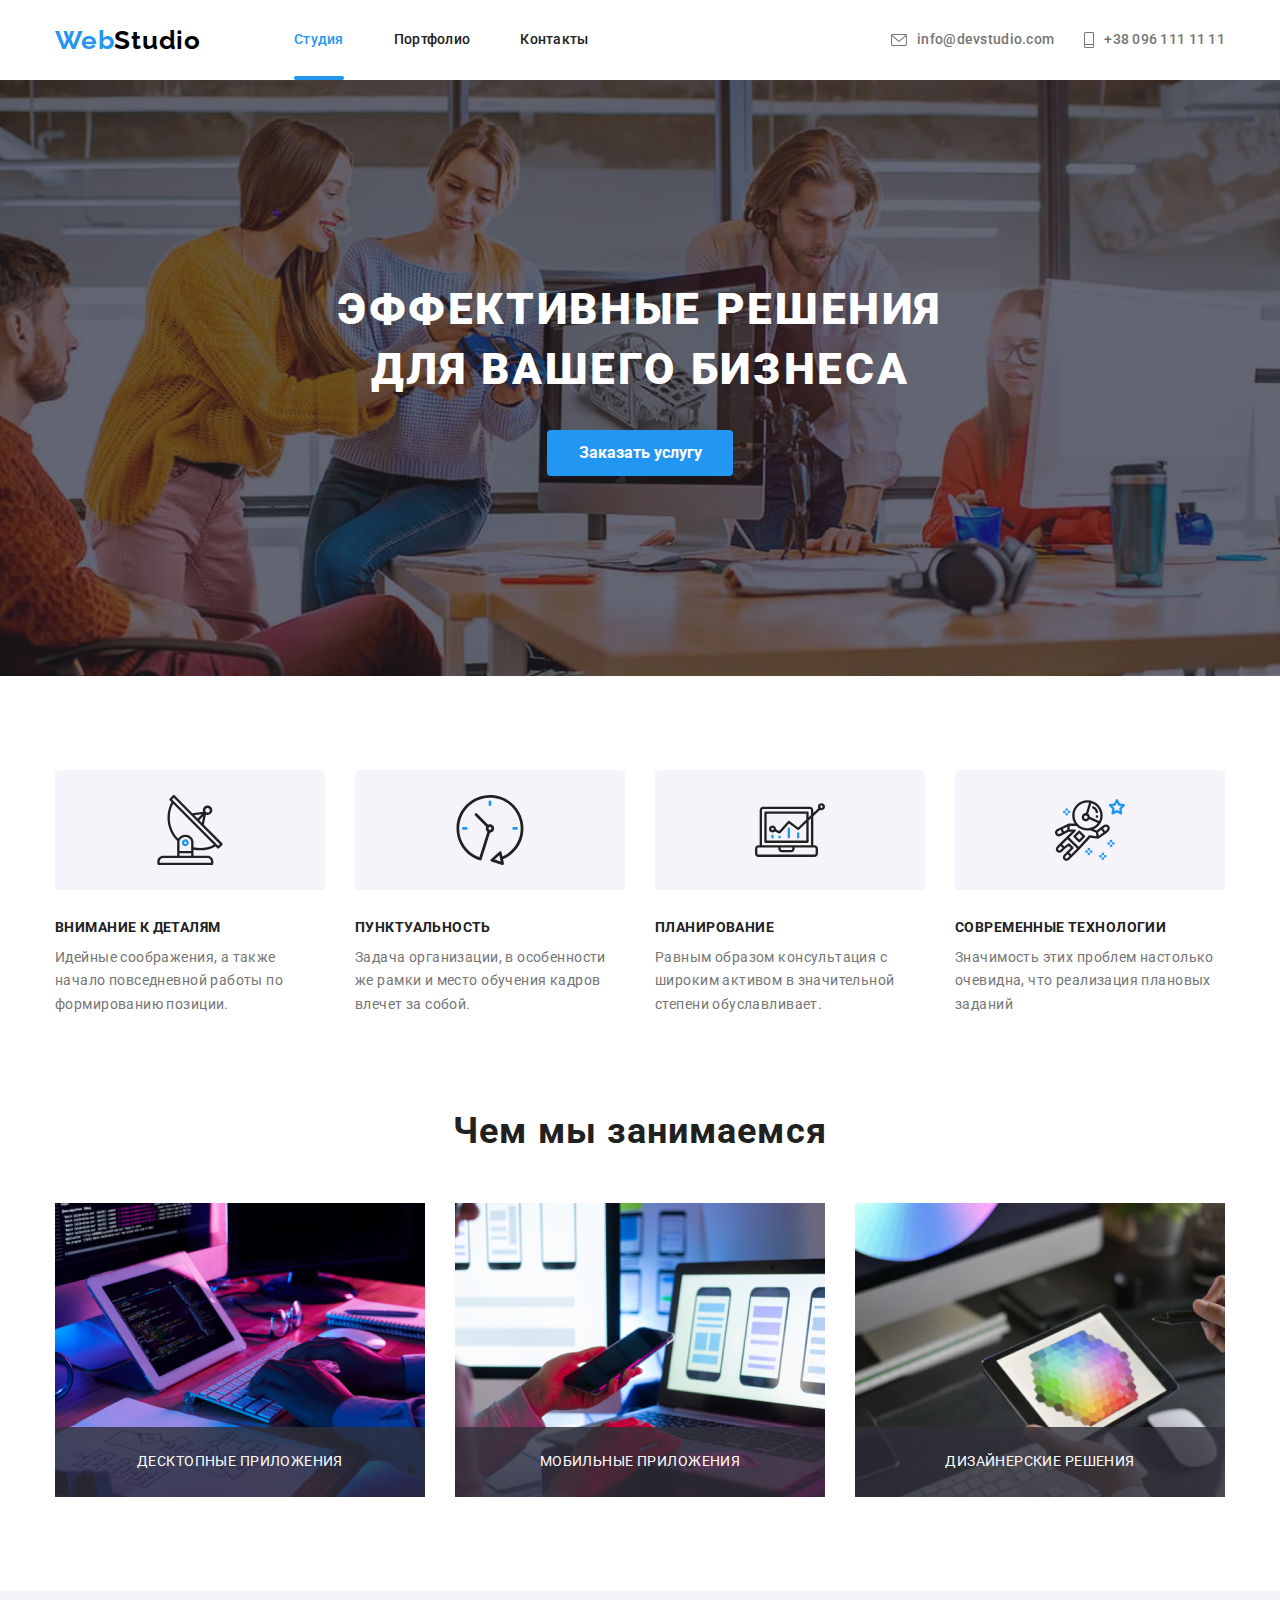
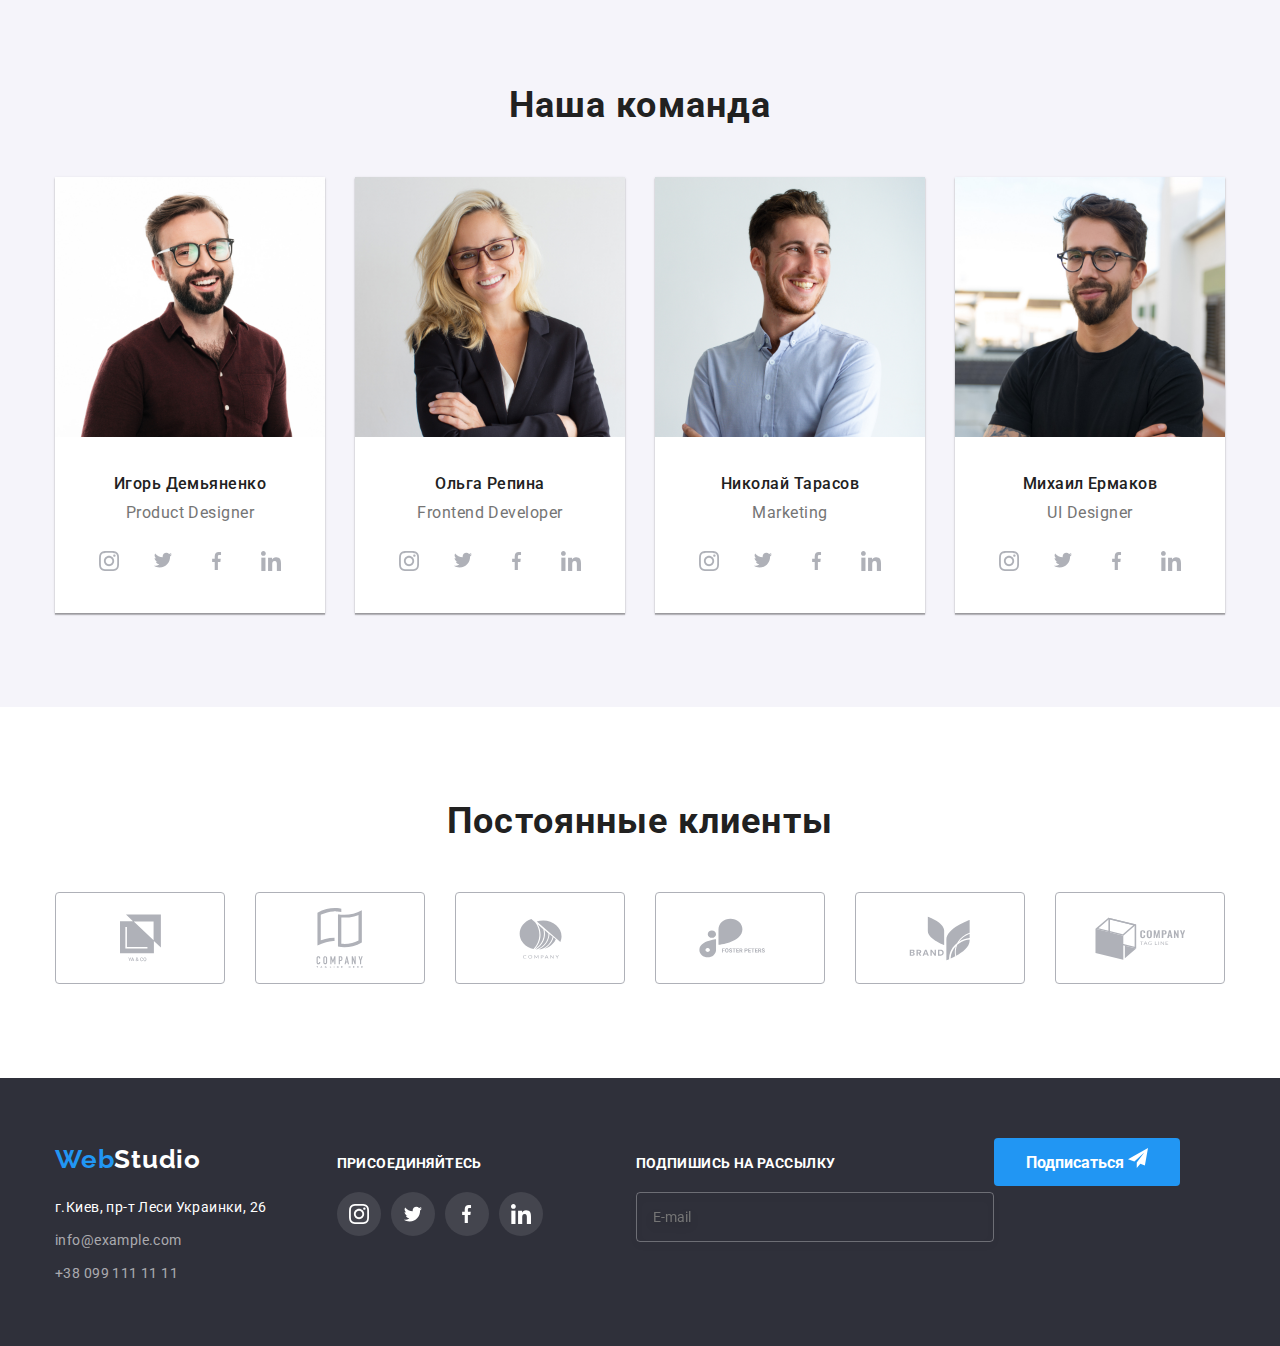
==== index.html @ 663697dc "start footer" ====
<!DOCTYPE html>
<html lang="ru">
<head>
    <meta charset="UTF-8">
    <meta http-equiv="X-UA-Compatible" content="IE=edge">
    <meta name="viewport" content="width=device-width, initial-scale=1.0">
    <title>Студио</title>
    <link rel="preconnect" href="https://fonts.googleapis.com">
    <link href="https://fonts.googleapis.com/css2?family=Raleway:wght@700&family=Roboto:wght@400;500;700;900&display=swap" rel="stylesheet">
    <link rel="preconnect" href="https://fonts.gstatic.com" crossorigin>
    <link rel="stylesheet" href="./css/modern-normalize.css">
    <link rel="stylesheet" href="./css/styles.css">
</head>
<body>
    <!--Шапка-->
         <header class="section-header">
            <!--Навигация-->
            <div class="container main-nav">
                <nav class="main-nav">
                    <a class="logo link" href="/">Web<span class="logo-dark">Studio</span></a>
                    <ul class="site-nav">
                         <li class="item"><a class="link current" href="./index.html">Студия</a></li>
                         <li class="item"><a class="link" href="./portfolio.html">Портфолио</a></li>
                         <li class="item"><a class="link" href="">Контакты</a></li>
                    </ul>
                </nav>
                <ul class="contact-nav">
                    <li class="contact-nav-item">
                    <a href="mailto:info@devstudio.com" class="contact-nav-link">
                        <svg class="contact-nav-icon" 
                             width="16px" 
                             height="12px">
                            <use href="./images/icons.svg#icon-mail"></use>
                        </svg>info@devstudio.com</a>
                    </li>         
                    <li class="contact-nav-item">
                    <a href="tel:+380991111111" class="contact-nav-link">
                        <svg class="contact-nav-icon" 
                             width="10px" 
                             height="16px" ><use href="./images/icons.svg#icon-phone"></use>
                        </svg>+38 096 111 11 11</a>
                    </li>
                </ul>  
            </div>
        </header>
    <!--Main-->
    <main>
    <!--Hero--> 
        <section class="hero">
            <div class="container">
                <h1 class="hero-title">ЭФФЕКТИВНЫЕ РЕШЕНИЯ <br /> ДЛЯ ВАШЕГО БИЗНЕСА</h1>
                <button class="button" type="button" data-modal-open>Заказать услугу</button>
            </div>
        </section>
    <!--Наши преимущества-->
        <section class="section features-section">
            <div class="container">
                <h2 class="visually-hidden">Наши преимущества</h2>
                <ul class="features">
                    <li class="item">
                        <div class="features-picture">
                            <svg class="features-picture-icon" width="70" height="70">
                                <use href="./images/icons.svg#icon-antenna"></use>
                            </svg> 
                        </div>
                        <h3 class="title">Внимание к деталям</h3>
                        <p class="features-text">Идейные соображения, а также начало повседневной работы по формированию позиции.</p>
                    </li>
                    <li class="item">
                        <div class="features-picture">
                            <svg class="features-picture-icon" width="70" height="70">
                                <use href="./images/icons.svg#icon-clock"></use>
                            </svg> 
                        </div>
                        <h3 class="title">Пунктуальность</h3>
                        <p class="features-text">Задача организации, в особенности же рамки и место обучения кадров влечет за собой.</p>
                    </li>
                    <li class="item">
                        <div class="features-picture">
                            <svg class="features-picture-icon" width="70" height="70">
                                <use href="./images/icons.svg#icon-diagram"></use>
                            </svg> 
                        </div>
                        <h3 class="title">Планирование</h3>
                        <p class="features-text">Равным образом консультация с широким активом в значительной степени обуславливает.</p>
                    </li>
                    <li class="item">
                        <div class="features-picture">
                            <svg class="features-picture-icon" width="70" height="70">
                                <use href="./images/icons.svg#icon-astronaut"></use>
                            </svg> 
                        </div>
                        <h3 class="title">Современные технологии</h3>
                        <p class="features-text">Значимость этих проблем настолько очевидна, что реализация плановых заданий</p>
                    </li>
                </ul>
            </div>
        </section>
    <!--Наша деятельность-->
        <section class="section work-section">
            <div class="container">
                <h2 class="section-title">Чем мы занимаемся</h2>
                <ul class="works">
                    <li class="item">
                        <div class="item-wrap">
                        <img class="img" src="images/box 1.png" alt="картинка 1" height="294" width="370">
                        <p class="item-text">Десктопные приложения</p>
                        </div>
                    </li>
                    <li class="item">
                        <div class="item-wrap">
                        <img class="img" src="images/box 2.png" alt="картинка 1" height="294" width="370">
                        <p class="item-text">Мобильные приложения</p>
                        </div>
                    </li>
                    <li class="item">
                        <div class="item-wrap">
                        <img class="img" src="images/box 3.png" alt="картинка 1" height="294" width="370">
                        <p class="item-text">Дизайнерские решения</p>
                        </div>
                    </li>
                </ul>
            </div>
        </section>
    <!--Команда-->
        <section class="section section-team">
            <div class="container">
                <h2 class="section-title">Наша команда</h2>
                <ul class="team">
                    <li class="item">
                        <img src="images/img-3.jpg" alt="Игорь Демьяненко" height="260" width="270">
                        <div class="name">
                                 <h3 class="team-title">Игорь Демьяненко</h3>
                                 <p class="team-text">Product Designer</p>
                                 <ul class="team-social-list">
                                     <li class="team-social-item">
                                         <a href="" class="team-social-link">
                                            <svg class="team-social-icon" width="20" height="20">
                                                <use href="./images/icons.svg#icon-inst"></use>
                                            </svg> 
                                         </a>
                                     </li>
                                     <li class="team-social-item">
                                        <a href="" class="team-social-link">
                                            <svg class="team-social-icon" width="20" height="16.25">
                                                <use href="./images/icons.svg#icon-twitter"></use>
                                            </svg> 
                                        </a>
                                    </li>
                                    <li class="team-social-item">
                                        <a href="" class="team-social-link">
                                            <svg class="team-social-icon" width="10" height="20">
                                                <use href="./images/icons.svg#icon-fb"></use>
                                            </svg>
                                        </a>
                                    </li>
                                    <li class="team-social-item">
                                        <a href="" class="team-social-link">
                                            <svg class="team-social-icon" width="20" height="20">
                                                <use href="./images/icons.svg#icon-linkedin"></use>
                                            </svg>
                                        </a>
                                    </li>
                                 </ul>
                        </div>
                    </li>
                    <li class="item">
                        <img src="images/img-2.jpg" alt="Ольга Репина" height="260" width="270">
                        <div class="name">
                            <h3 class="team-title">Ольга Репина</h3>
                            <p class="team-text">Frontend Developer</p>
                            <ul class="team-social-list">
                                <li class="team-social-item">
                                    <a href="" class="team-social-link">
                                       <svg class="team-social-icon" width="20" height="20">
                                           <use href="./images/icons.svg#icon-inst"></use>
                                       </svg> 
                                    </a>
                                </li>
                                <li class="team-social-item">
                                   <a href="" class="team-social-link">
                                       <svg class="team-social-icon" width="20" height="16.25">
                                           <use href="./images/icons.svg#icon-twitter"></use>
                                       </svg> 
                                   </a>
                               </li>
                               <li class="team-social-item">
                                   <a href="" class="team-social-link">
                                       <svg class="team-social-icon" width="10" height="20">
                                           <use href="./images/icons.svg#icon-fb"></use>
                                       </svg>
                                   </a>
                               </li>
                               <li class="team-social-item">
                                   <a href="" class="team-social-link">
                                       <svg class="team-social-icon" width="20" height="20">
                                           <use href="./images/icons.svg#icon-linkedin"></use>
                                       </svg>
                                   </a>
                               </li>
                            </ul>
                        </div>
                    </li>
                    <li class="item">
                        <img src="images/img-1.jpg" alt="Николай Тарасов" height="260" width="270">
                        <div class="name">
                            <h3 class="team-title">Николай Тарасов</h3>
                            <p class="team-text">Marketing</p>
                            <ul class="team-social-list">
                                <li class="team-social-item">
                                    <a href="" class="team-social-link">
                                       <svg class="team-social-icon" width="20" height="20">
                                           <use href="./images/icons.svg#icon-inst"></use>
                                       </svg> 
                                    </a>
                                </li>
                                <li class="team-social-item">
                                   <a href="" class="team-social-link">
                                       <svg class="team-social-icon" width="20" height="16.25">
                                           <use href="./images/icons.svg#icon-twitter"></use>
                                       </svg> 
                                   </a>
                               </li>
                               <li class="team-social-item">
                                   <a href="" class="team-social-link">
                                       <svg class="team-social-icon" width="10" height="20">
                                           <use href="./images/icons.svg#icon-fb"></use>
                                       </svg>
                                   </a>
                               </li>
                               <li class="team-social-item">
                                   <a href="" class="team-social-link">
                                       <svg class="team-social-icon" width="20" height="20">
                                           <use href="./images/icons.svg#icon-linkedin"></use>
                                       </svg>
                                   </a>
                               </li>
                            </ul>
                        </div>
                    </li>
                    <li class="item">
                        <img src="images/img.jpg" alt="Михаил Ермаков" height="260" width="270">
                        <div class="name">
                            <h3 class="team-title">Михаил Ермаков</h3>
                            <p class="team-text">UI Designer</p>
                            <ul class="team-social-list">
                                <li class="team-social-item">
                                    <a href="" class="team-social-link">
                                       <svg class="team-social-icon" width="20" height="20">
                                           <use href="./images/icons.svg#icon-inst"></use>
                                       </svg> 
                                    </a>
                                </li>
                                <li class="team-social-item">
                                   <a href="" class="team-social-link">
                                       <svg class="team-social-icon" width="20" height="16.25">
                                           <use href="./images/icons.svg#icon-twitter"></use>
                                       </svg> 
                                   </a>
                               </li>
                               <li class="team-social-item">
                                   <a href="" class="team-social-link">
                                       <svg class="team-social-icon" width="10" height="20">
                                           <use href="./images/icons.svg#icon-fb"></use>
                                       </svg>
                                   </a>
                               </li>
                               <li class="team-social-item">
                                   <a href="" class="team-social-link">
                                       <svg class="team-social-icon" width="20" height="20">
                                           <use href="./images/icons.svg#icon-linkedin"></use>
                                       </svg>
                                   </a>
                               </li>
                            </ul>
                        </div>
                    </li>
                </ul>
            </div>
        </section>
    <!--Наши клиенты-->
         <section class="section section-clients"> 
             <div class="container our-clients">
                 <h2 class="section-title">Постоянные клиенты</h2>
                     <ul class="clients-social-list">
                         <li class="client-social-item" >
                             <a href="" class="client-social-link">
                                 <svg class="client-social-icon" width="41" height="46,7">
                                     <use href="./images/icons.svg#icon-client1"></use>
                                 </svg>
                            </a>
                         </li>
                         <li class="client-social-item" >
                            <a href="" class="client-social-link">
                                <svg class="client-social-icon" width="106" height="60">
                                    <use href="./images/icons.svg#icon-client2"></use>
                                </svg>
                           </a>
                        </li>
                        <li class="client-social-item" >
                            <a href="" class="client-social-link">
                                <svg class="client-social-icon" width="43" height="41">
                                    <use href="./images/icons.svg#icon-client3"></use>
                                </svg>
                           </a>
                        </li>
                        <li class="client-social-item" >
                            <a href="" class="client-social-link">
                                <svg class="client-social-icon" width="84" height="40">
                                    <use href="./images/icons.svg#icon-client4"></use>
                                </svg>
                           </a>
                        </li>
                        <li class="client-social-item" >
                            <a href="" class="client-social-link">
                                <svg class="client-social-icon" width="62" height="45">
                                    <use href="./images/icons.svg#icon-client5"></use>
                                </svg>
                           </a>
                        </li>
                        <li class="client-social-item" >
                            <a href="" class="client-social-link">
                                <svg class="client-social-icon" width="93" height="43">
                                    <use href="./images/icons.svg#icon-client6"></use>
                                </svg>
                           </a>
                        </li>
                     </ul>
             </div>
        </section>    
    </main>
    <!--Подвал-->
        <footer class="footer-section">
            <div class="container">
                <div class="nav-footer">
                     <div class="contact-social-link">
                         <a class="logo link" href="/">Web<span class="logo-light">Studio</span></a>
                         <address class="address">
                             <ul class="footer">
                                 <li class="footer-item"><a class="footer-adress" href="https://goo.gl/maps/55i3DgBXtHAcoqPj8" target="_blank">г.Киев, пр-т Леси Украинки, 26</a></li>
                                 <li class="footer-item"><a class="footer-link" href="mailto:info@example.com">info@example.com</a></li>
                                 <li class="footer-item"><a class="footer-link" href="tel:+380991111111">+38 099 111 11 11</a></li>
                             </ul>    
                         </address>
                     </div>
                     <div class="join-social-link">
                         <h2 class="join">ПРИСОЕДИНЯЙТЕСЬ</h2>
                             <ul class="footer-social-list">
                                 <li class="footer-social-item">
                                     <a href="" class="footer-social-link">
                                         <svg class="footer-social-icon" width="20" height="20">
                                            <use href="./images/icons.svg#icon-inst"></use>
                                         </svg>
                                     </a>
                                 </li>
                                 <li class="footer-social-item">
                                    <a href="" class="footer-social-link">
                                        <svg class="footer-social-icon" width="20" height="16.25">
                                            <use href="./images/icons.svg#icon-twitter"></use>
                                        </svg> 
                                    </a>
                                </li>
                                <li class="footer-social-item">
                                    <a href="" class="footer-social-link">
                                        <svg class="footer-social-icon" width="10" height="20">
                                            <use href="./images/icons.svg#icon-fb"></use>
                                        </svg>
                                    </a>
                                </li>
                                <li class="footer-social-item">
                                    <a href="" class="footer-social-link">
                                        <svg class="footer-social-icon" width="20" height="20">
                                            <use href="./images/icons.svg#icon-linkedin"></use>
                                        </svg>
                                    </a>
                                </li>
                             </ul>
                     </div>
                     <div class="subscribe-social-link">
                         <h2 class="subscribe"> подпишись на рассылку </h2>
                         <form action="#" class="online-form">
                             <input type="text"
                                class="online-imput"
                                name="online-name"
                                placeholder="E-mail"
                             />
                         </form>
                     </div>
                     <div class="subscribe-button">
                         <button class="button" type="button">Подписаться 
                             <svg class="subscribe-button-icon" width="20" height="20">
                                 <use href="./images/icons.svg#icon-telegram"></use>
                             </svg>
                         </button>
                         
                     </div>
                </div>
            </div>    
        </footer>
        <div class="backdrop is-hidden" data-modal>
            <div class="modal">
                <button type="button" class="modal-close" data-modal-close>
                    <svg class="modal-close-icon" width="18" height="18">
                        <use href="./images/icons.svg#icon-close"></use>
                    </svg>
                </button>
            </div>

        </div>
    <script src="./js/modal.js"></script>
</body>
</html>
---- css/styles.css ----
/* цвет основного текста #212121 */
/* вторичный цвет #757575 */
/* синий #2196F3 */
/* белый #FFFFFF */
/* банер фон #2F303A */

:root {
    --primery-text-color: #212121;
    --secondary-text-color: #757575;
    --blue: #2196F3;
    --white: #FFFFFF;
    --banner: #2F303A;
}

body {
    font-family: Roboto, sans-serif;
    font-size: 14px;
    line-height: 1.71;
    letter-spacing: 0.03em;
    color: var(--secondary-text-color);
}

h1, h2, h3, p {
    margin: 0;
}

ul {
    margin: 0;
    padding: 0;
    list-style: none;
}

.section{
    max-width: 1600px;
    margin: 0 auto;
    padding: 94px 0;
}

.container{
    width: 1200px;
    padding-left: 15px;
    padding-right: 15px;
    margin-left: auto;
    margin-right: auto;
}

/* ---------скрытое---------- */

.visually-hidden {
    position: absolute;
    clip: rect(0 0 0 0);
    width: 1px;
    height: 1px;
    margin: -1px;
    border: 0;
    padding: 0;
    overflow: hidden;
}

/* ------------------------Шапка------------------------------ */

.section-header{
    max-width: 1600px;
    margin: 0 auto;
    border-bottom: 1px;
    background-color: var(--white);
}

.logo{
    font-family: Raleway, sans-serif;
    font-weight: 700;
    font-size: 26px;
    line-height: 1.19;
    letter-spacing: 0.03em;
    color: var(--blue);
}

.logo-dark{
    color: #000;
}

.logo-light{
    color: #FFF;
}

/* ----------------Навигация-------------------- */

.main-nav{
    display: flex;
    align-items: center;
}

.site-nav{
    display: flex;
    margin-left: 93px;
}

.site-nav .item:not(:last-child){
    margin-right: 50px;
}

.contact-nav{
    display: flex;
    margin-left: auto;
}
  
.site-nav .link {
    padding: 32px 0;
    display: flex;
    position: relative;

    font-weight: 500;
    font-size: 14px;
    line-height: 1.14;
    letter-spacing: 0.02em;
    color: var(--primery-text-color);
}

.site-nav .link.current{
    color: var(--blue);
}

.current::after {
    content: '';
    width: 100%;
    height: 4px;
    position: absolute;
    display: block;
    bottom: 0;

    background: #2196F3;
    border-radius: 2px;
}

.link, .contact-nav-link {
    text-decoration: none;
    transition: color 250ms cubic-bezier(0.4, 0, 0.2, 1);
}


.link:hover,
.link:focus{
    color: var(--blue);
} 

.contact-nav-link:hover,
.contact-nav-link:focus{
    color: var(--blue);
}


.contact-nav {
    display: flex;
}

.contact-nav-item{
    display: flex;
}

.contact-nav-link{
    align-items: center;
    padding: 32px 0;
    display: flex;
 
    font-weight: 500;
    font-size: 14px;
    line-height: 1.14;
    letter-spacing: 0.02em;
    color: var(--secondary-text-color);
    transition: color 250ms cubic-bezier(0.4, 0, 0.2, 1);
}

.contact-nav-item + .contact-nav-item{
    margin-left: 30px;
}

.contact-nav-icon{
    margin-right: 10px;
    fill: currentColor;
}

/* -----------------------кнопка--------------------------*/

.button{
    border-radius: 4px;
    padding: 10px 25px;
    min-width: 186px;
    border: transparent;

    font-weight: 700;
    font-size: 16px;
    line-height: 1.62;
    text-align: center;
    cursor: pointer;

    color: var(--white);
    background-color:var(--blue);

    transition: color 250ms cubic-bezier(0.4, 0, 0.2, 1), background-color 250ms cubic-bezier(0.4, 0, 0.2, 1);
}

.filtr .button{

    border-radius: 4px;
    min-width: 73px;
    padding: 6px 22px;
    border: transparent;

    font-weight: 500;
    font-size: 16px;
    line-height: 1.62;
    cursor: pointer;
    letter-spacing: 0.03em;

    color: var(--primery-text-color);
    background-color: #F5F4FA;
    transition: color 250ms cubic-bezier(0.4, 0, 0.2, 1), background-color 250ms cubic-bezier(0.4, 0, 0.2, 1); 
}

.button:hover,
.button:focus{
    cursor: pointer;
    color: var(--white);
    background-color: var(--blue);
    box-shadow: 0px 4px 4px rgba(0, 0, 0, 0.15);
    
}

/* ---------------------Подвал----------------- */

.nav-footer{
    display: flex;
    align-items: baseline;
}

.address{
    margin-top: 20px;
}

.join-social-link{
    margin-left: 70px;
}

.join{
    font-family: Roboto;
    font-style: normal;
    font-weight: bold;
    font-size: 14px;
    line-height: 1.14;
    letter-spacing: 0.03em;
    text-transform: uppercase;

    color: var(--white);
}

.footer-section{
    padding-top: 60px;
    padding-bottom: 60px;

    background-color: var(--banner);
}

.footer .footer-item + .footer-item {
    margin-top: 9px;
}

.footer-link{
    text-decoration: none;
    font-style: normal;
    font-weight: 400;
    font-size: 14px;
    line-height: 1.71;
    letter-spacing: 0.03em;
    color: rgba(255, 255, 255, 0.6);
}

.footer-adress{
    text-decoration: none;
    font-style: normal;
    font-weight: 400;
    font-size: 14px;
    line-height: 1.71;
    letter-spacing: 0.03em;
    color: var(--white)
}

.footer-social-list{
    margin-top: 20px;
    display: flex;
    justify-content: center;
}

.footer-social-item{
    width: 44px;
    height: 44px;
}

.footer-social-item + .footer-social-item{
    margin-left: 10px;
}

.footer-social-link{
    display: flex;
    width: 100%;
    height: 100%;
    border-radius: 50%;
    align-items: center;
    justify-content: center;
    background-color:rgba(255, 255, 255, 0.1);;
    color: var(--white);
    transition: color 250ms cubic-bezier(0.4, 0, 0.2, 1), background-color 250ms cubic-bezier(0.4, 0, 0.2, 1); 
}

.footer-social-icon{
    fill: currentColor;
}

.footer-social-link:hover,
.footer-social-link:focus {
    background-color: var(--blue);
    color: var(--white);
}

.subscribe-social-link{
    margin-left: 93px;
}

.subscribe{
    font-family: Roboto;
    font-style: normal;
    font-weight: bold;
    font-size: 14px;
    line-height: 1.14;
    letter-spacing: 0.03em;
    text-transform: uppercase;

    color: var(--white);
}

.online-form{
    margin-top: 20px;
}

.online-imput{
    width: 358px;
    height: 50px;
    padding: 15px 295px 15px 16px;
    border: 1px solid rgba(255, 255, 255, 0.3);
    box-sizing: border-box;
    filter: drop-shadow(0px 4px 4px rgba(0, 0, 0, 0.15));
    border-radius: 4px;
    background-color: transparent;
}





/* -------------------------------Hero------------------------ */

.hero {
    max-width: 1600px;
    margin: 0 auto;
    padding: 200px 0;
    text-align: center;
    background-color: var(--banner);
    background-image: linear-gradient(rgba(47, 48, 58, 0.4), rgba(47, 48, 58, 0.4)), url(../images/hero-bg.jpg); 
    background-repeat: no-repeat;
    background-position: center;
    background-size: cover;
}

.hero-title{
    margin-top: 0;
    margin-bottom: 30px;
    
    font-weight: 900;
    font-size: 44px;
    line-height: 1.36;
    text-align: center;
    letter-spacing: 0.06em;
    text-transform: uppercase;

    color: var(--white);
}

/* --------------------------Наши преимущества--------------------- */

.features-section{
    max-width: 1600px;
    margin: 0 auto;
    padding-bottom: 0;
}

.features{
    display: flex;   
}

.features .item + .item {
    margin-left: 30px;
}

.features .item{
    width: 270px;
}

.features .title {
    margin-bottom: 10px;
    width: 270px;

    font-weight: 700;
    font-size: 14px;
    line-height: 1.14;
    letter-spacing: 0.03em;
    text-transform: uppercase;
    color: var(--primery-text-color);
}

.features-picture{
    display: flex;
    justify-content: center;
    align-items: center;
    margin-bottom: 30px;
    width: 270px;
    height: 120px;
    background: #F5F4FA;
    border-radius: 4px;
}



/* -------------------------Наша деятельность------------------------ */

.work-section .section-title{
    
    padding-top: 0;
}

.section-team{
    background-color: #F5F4FA;
}

.works{
    display: flex;
}

.works .img{
    display: block;
    max-width: 100%;
    height: auto;
}

.works .item + .item {
    margin-left: 30px;
}

.item{
    display: block;
    /* position: relative; */
}

.item-wrap{
    position: relative;
}

.item-text{
    width: 370px;
    height: 70px;
    position: absolute;
    bottom: 0;
    left: 0;
    padding: 27px;
    font-size: 14px;
    line-height: 1.14;
    text-align: center;
    letter-spacing: 0.03em;
    text-transform: uppercase;
    background-color: rgba(47, 48, 58, 0.8);

    color: var(--white);
}


/* --------------------Команда-------------------------- */

.section-title{
    margin-bottom: 50px;

    font-weight: 700;
    font-size: 36px;
    line-height: 1.16;
    text-align: center;
    letter-spacing: 0.03em;

    color: var(--primery-text-color);
}

.team{
    display: flex;

    text-align: center;
    
}

.team .item{ 
    background: #FFFFFF;
    box-shadow: 0px 1px 3px rgba(0, 0, 0, 0.12), 0px 1px 1px rgba(0, 0, 0, 0.14), 0px 2px 1px rgba(0, 0, 0, 0.2);
}

.team .item + .item{
    margin-left: 30px;
}

.name{
    padding: 30px 0;
}

.team-title {
    margin-bottom: 10px;
    font-weight: 500;
    font-size: 16px;
    line-height: 1.18;
    letter-spacing: 0.03em;
    color: var(--primery-text-color);
}
.team-text {
    margin-bottom: 16px;
    font-weight: 400;
    font-size: 16px;
    line-height: 1.18;
    letter-spacing: 0.03em;
}

.team-social-list{
    display: flex;
    justify-content: center;
}

.team-social-item{
    width: 44px;
    height: 44px;
}

.team-social-item + .team-social-item{
    margin-left: 10px;
}

.team-social-link{
    display: flex;
    width: 100%;
    height: 100%;
    border-radius: 50%;
    align-items: center;
    justify-content: center;
    color: #afb1b8;
    transition: color 250ms cubic-bezier(0.4, 0, 0.2, 1), background-color 250ms cubic-bezier(0.4, 0, 0.2, 1);
}

.team-social-icon{
    fill: currentColor;
}

.team-social-link:hover,
.team-social-link:focus {
    background-color: var(--blue);
    color: var(--white);
}

/* ------------------Постоянные клиенты------------ */

.clients-social-list{
    display: flex;
    justify-content: center;
}

.client-social-item{
    width: 170px;
    height: 92px;
}

.client-social-item + .client-social-item{
    margin-left: 30px;
}

.client-social-link{
    display: flex;
    width: 100%;
    height: 100%;
    border-radius: 4px;
    align-items: center;
    justify-content: center;
    color: #afb1b8;
    border: 1px solid #AFB1B8;
    transition: color 250ms cubic-bezier(0.4, 0, 0.2, 1), border-color 250ms cubic-bezier(0.4, 0, 0.2, 1);
}

.client-social-icon{
    fill: currentColor;
}

.client-social-link:hover,
.client-social-link:focus {
    border-color: var(--blue);
    color: var(--blue);
}

/* ---------------------Портфолио----------------- */

.filtr{
    display: flex;
    justify-content: center;
    margin-bottom: 50px;
    
}

.filtr .item + .item{
    margin-left: 8px;
}

.filtr .item{
    font-weight: 500;
    font-size: 16px;
    line-height: 1.62;
    letter-spacing: 0.03em;
    color: va(--primery-text-color);
}

.projects{
    display: flex;
    flex-wrap: wrap;
}

.projects-item{
    width: 370px;
    margin-right: 30px;
    margin-bottom: 30px;
    border: 1px solid #EEEEEE;
    background: #FFFFFF;

}

.projects-item:nth-child(3n){
    margin-right: 0;
}

.projects-item:nth-last-child(-n + 3){
    margin-bottom: 0;
}

.projects-link{
    display: block;
    text-decoration: none;
    width: 370px;
    transition: box-shadow 250ms cubic-bezier(0.4, 0, 0.2, 1)
}

.projects-item-wrap{
    position: relative;
    overflow: hidden;
}

.projects-link-text{
    position: absolute;
    top: 0;
    left: 0;
    background-color: rgba(33, 150, 243, 0.9);
    padding: 63px 24px;

    font-size: 18px;
    line-height: 1.56;
    height: 100%;
    letter-spacing: 0.03em;
    color: var(--white);
    overflow: auto;
    transform: translateY(100%);
    transition: transform 250ms cubic-bezier(0.4, 0, 0.2, 1)
}

.projects-item:hover .projects-link-text{
    transform: translateY(0);
}

.projects-link:hover,
.projects-link:focus{
    box-shadow: 0px 1px 1px rgba(0, 0, 0, 0.12), 0px 4px 4px rgba(66, 11, 11, 0.06), 1px 4px 6px rgba(0, 0, 0, 0.16);
}

.projects-title{
    font-weight: 700;
    font-size: 18px;
    line-height: 2.00;
    letter-spacing: 0.06em;
    color: var(--primery-text-color);
}

.projects-text{
    font-weight: 400;
    font-size: 16px;
    line-height: 1.87;
    letter-spacing: 0.03em;
    color: var(--secondary-text-color);
}

.name-project{
    padding: 20px 24px;
}

/* --------------модальное окно---------- */

.backdrop{
    position: fixed;
    width: 100%;
    height: 100%;
    top: 0;
    left: 0;
    background:rgba(0, 0, 0, 0.2);
    transition: opacity 700ms, visibility 700ms;
}

.backdrop .is-hidden .modal{
    transform: scale(1.5);
    transition: transform 700ms;
}

.modal{
    position: absolute;
    min-width: 528px;
    min-height: 581px;
    top: 50%;
    left: 50%;
    transform: scale(1);
    transform: translate(-50%, -50%);
    transition: transform 700ms;
    
    background-color: var(--white);
    box-shadow: 0px 1px 3px rgba(0, 0, 0, 0.12), 0px 1px 1px rgba(0, 0, 0, 0.14), 0px 2px 1px rgba(0, 0, 0, 0.2);
    border-radius: 4px;
    
}

.modal-close{
    position: absolute;
    width: 30px;
    height: 30px;
    right: 8px;
    top: 8px;
    background: #FFFFFF;
    border: 1px solid rgba(0, 0, 0, 0.1);
    border-radius: 50%;
    display: flex;
    align-items: center;
    justify-content: center;
}

.is-hidden{
    visibility: hidden;
    opacity: 0;
    pointer-events: 0;
}
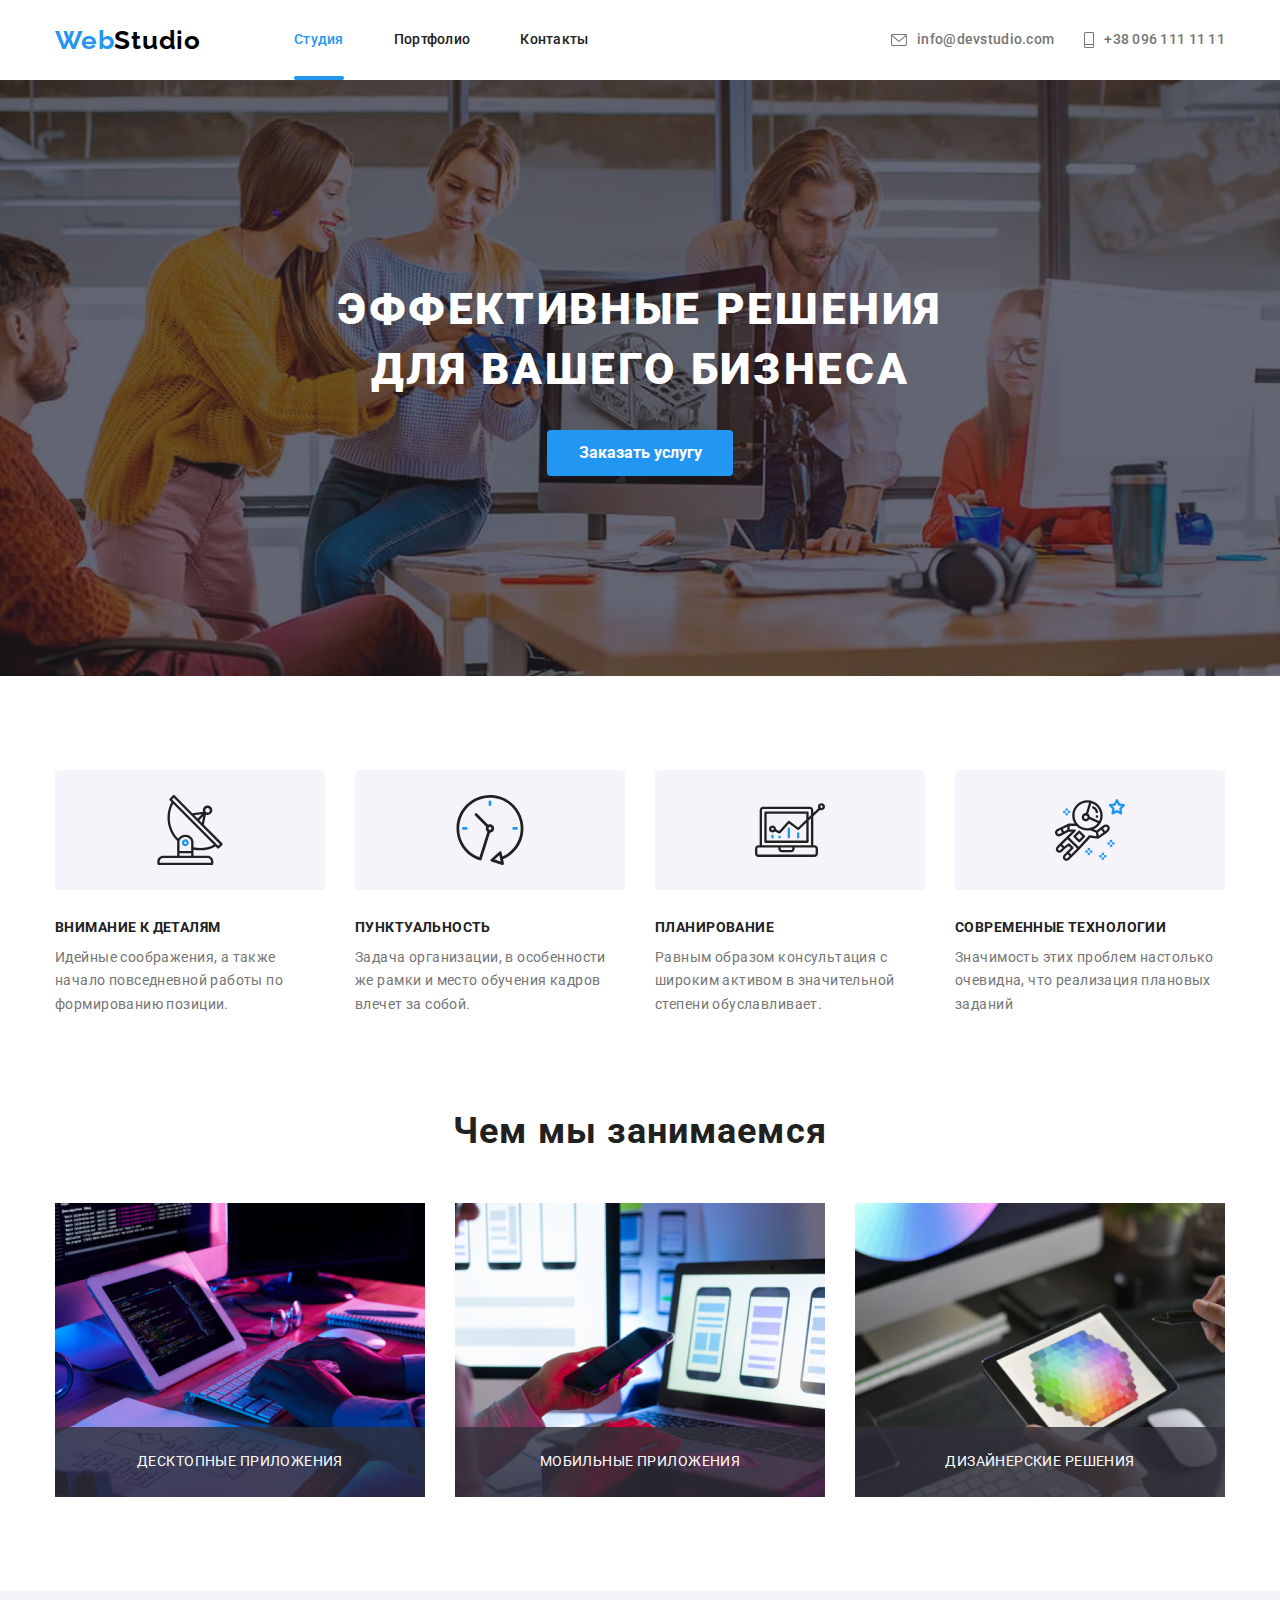
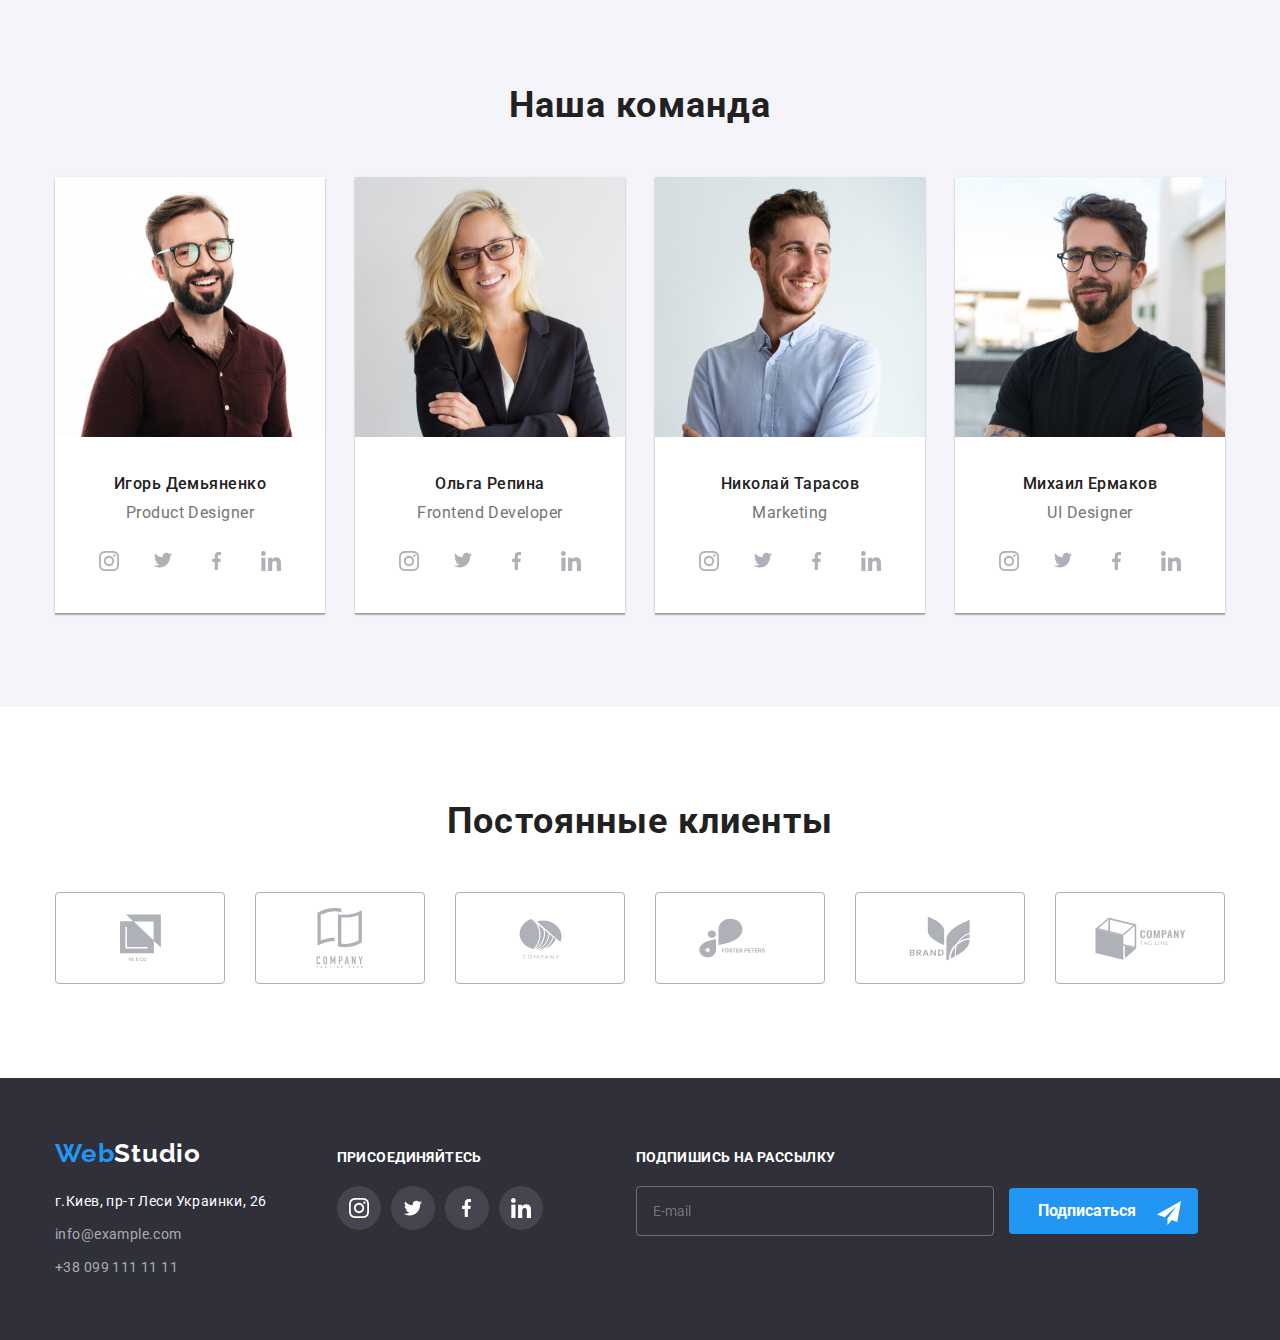
==== commit 97b84fde: "footer" ====
--- a/index.html
+++ b/index.html
@@ -384,15 +384,12 @@
                                 name="online-name"
                                 placeholder="E-mail"
                              />
+                             <button class="button" type="button">Подписаться 
+                                <svg class="subscribe-button-icon" width="24" height="24">
+                                    <use href="./images/icons.svg#icon-telegram"></use>
+                                </svg>
+                            </button> 
                          </form>
-                     </div>
-                     <div class="subscribe-button">
-                         <button class="button" type="button">Подписаться 
-                             <svg class="subscribe-button-icon" width="20" height="20">
-                                 <use href="./images/icons.svg#icon-telegram"></use>
-                             </svg>
-                         </button>
-                         
                      </div>
                 </div>
             </div>    
--- a/css/styles.css
+++ b/css/styles.css
@@ -186,6 +186,7 @@
     padding: 10px 25px;
     min-width: 186px;
     border: transparent;
+    position: relative;
 
     font-weight: 700;
     font-size: 16px;
@@ -344,6 +345,7 @@
 .online-imput{
     width: 358px;
     height: 50px;
+    margin-right: 12px;
     padding: 15px 295px 15px 16px;
     border: 1px solid rgba(255, 255, 255, 0.3);
     box-sizing: border-box;
@@ -352,9 +354,26 @@
     background-color: transparent;
 }
 
-
-
-
+.online-imput:focus{
+    border-color: var(--white);
+}
+
+.online-imput:focus::placeholder{
+    color: var(--white);
+}
+
+.subscribe-button-icon{
+    position: absolute;
+    top: 13px;
+    right: 28px;
+    bottom: 13px;
+    left: 148px;
+
+}
+
+.online-form .button{
+    padding: 10px 62px 10px 29px;
+}
 
 /* -------------------------------Hero------------------------ */
 
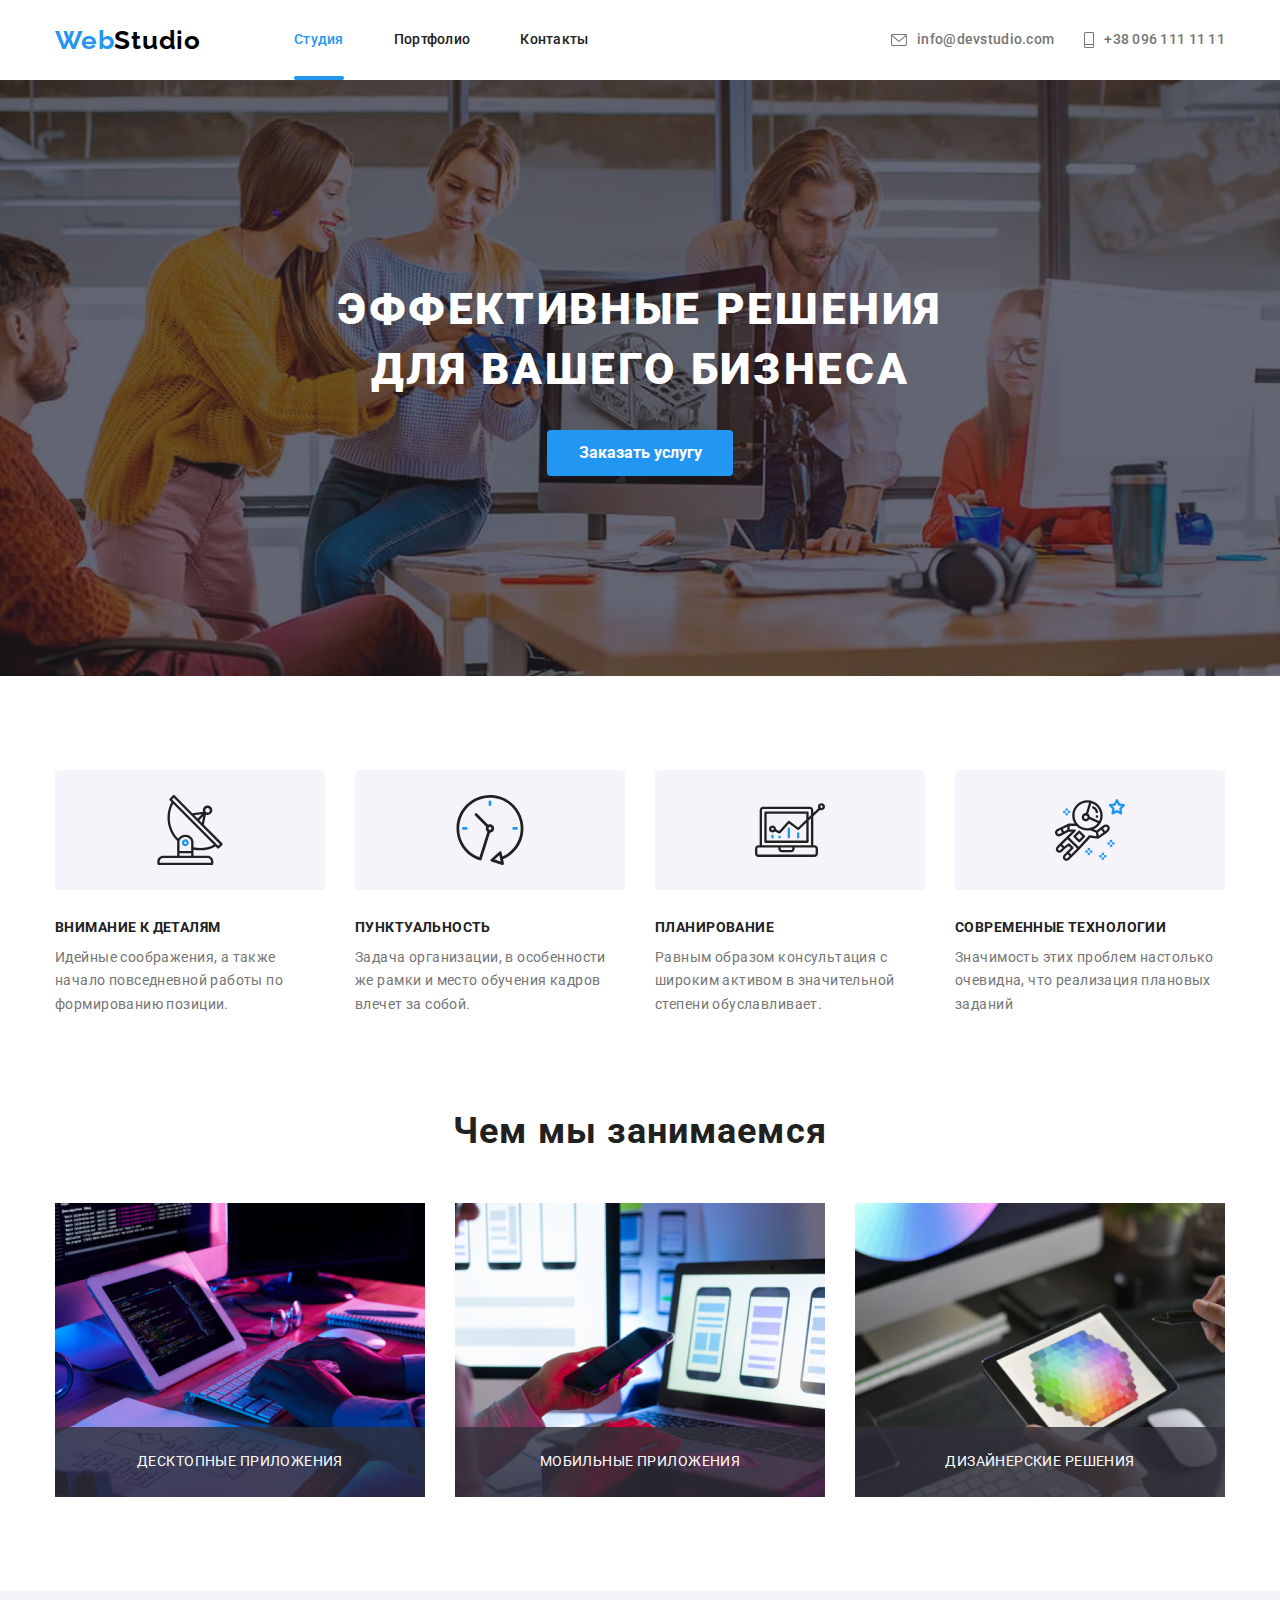
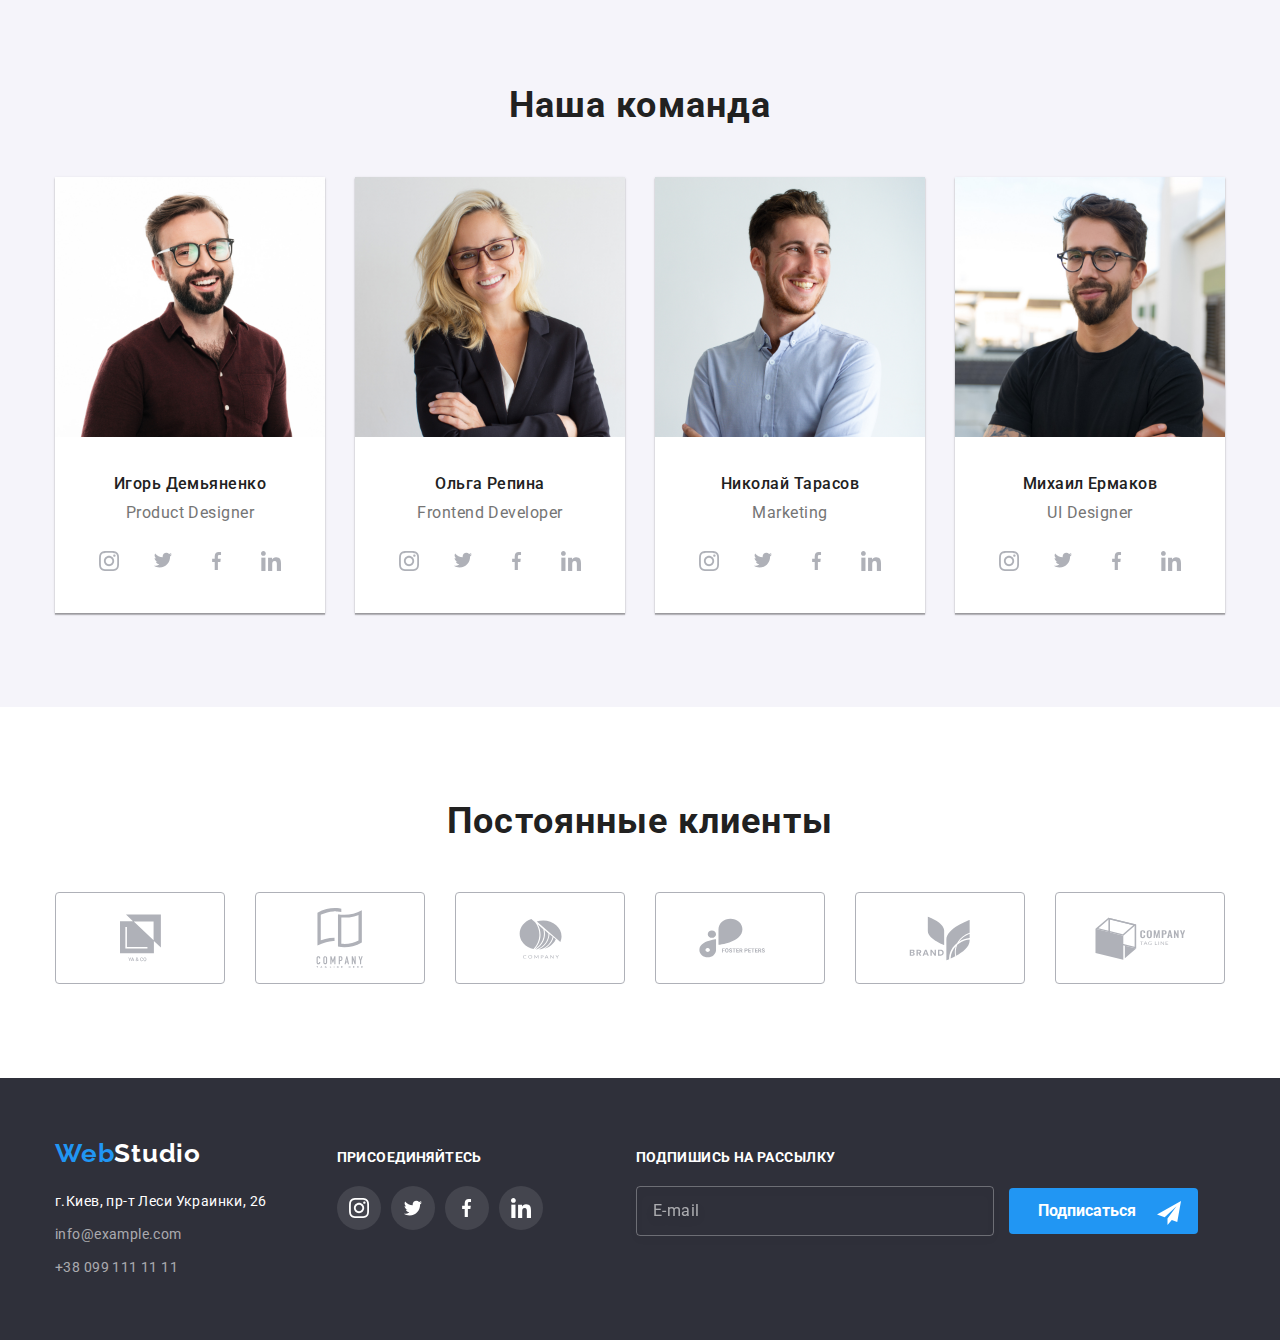
==== commit 03a8440c: "12" ====
--- a/index.html
+++ b/index.html
@@ -384,7 +384,7 @@
                                 name="online-name"
                                 placeholder="E-mail"
                              />
-                             <button class="button" type="button">Подписаться 
+                             <button class="button" type="submit">Подписаться 
                                 <svg class="subscribe-button-icon" width="24" height="24">
                                     <use href="./images/icons.svg#icon-telegram"></use>
                                 </svg>
@@ -401,6 +401,15 @@
                         <use href="./images/icons.svg#icon-close"></use>
                     </svg>
                 </button>
+                <p class="modal-title">Оставьте свои данные, мы вам перезвоним</p>
+                <form action="#" class="modal-form">
+                    <div class="modal-field">
+                        <label class="form-input-text" for="user-name">
+                            Имя
+                        </label>
+                        <input type="text">
+                    </div>
+                </form>
             </div>
 
         </div>
--- a/css/styles.css
+++ b/css/styles.css
@@ -352,6 +352,18 @@
     filter: drop-shadow(0px 4px 4px rgba(0, 0, 0, 0.15));
     border-radius: 4px;
     background-color: transparent;
+    transition: color 250ms cubic-bezier(0.4, 0, 0.2, 1), border-color 250ms cubic-bezier(0.4, 0, 0.2, 1);
+}
+
+.online-imput::placeholder{
+    font-size: 16px;
+    line-height: 1.25;
+    display: flex;
+    align-items: center;
+    letter-spacing: 0.03em;
+
+    color: rgba(255, 255, 255, 0.6);
+    transition: color 250ms cubic-bezier(0.4, 0, 0.2, 1);
 }
 
 .online-imput:focus{
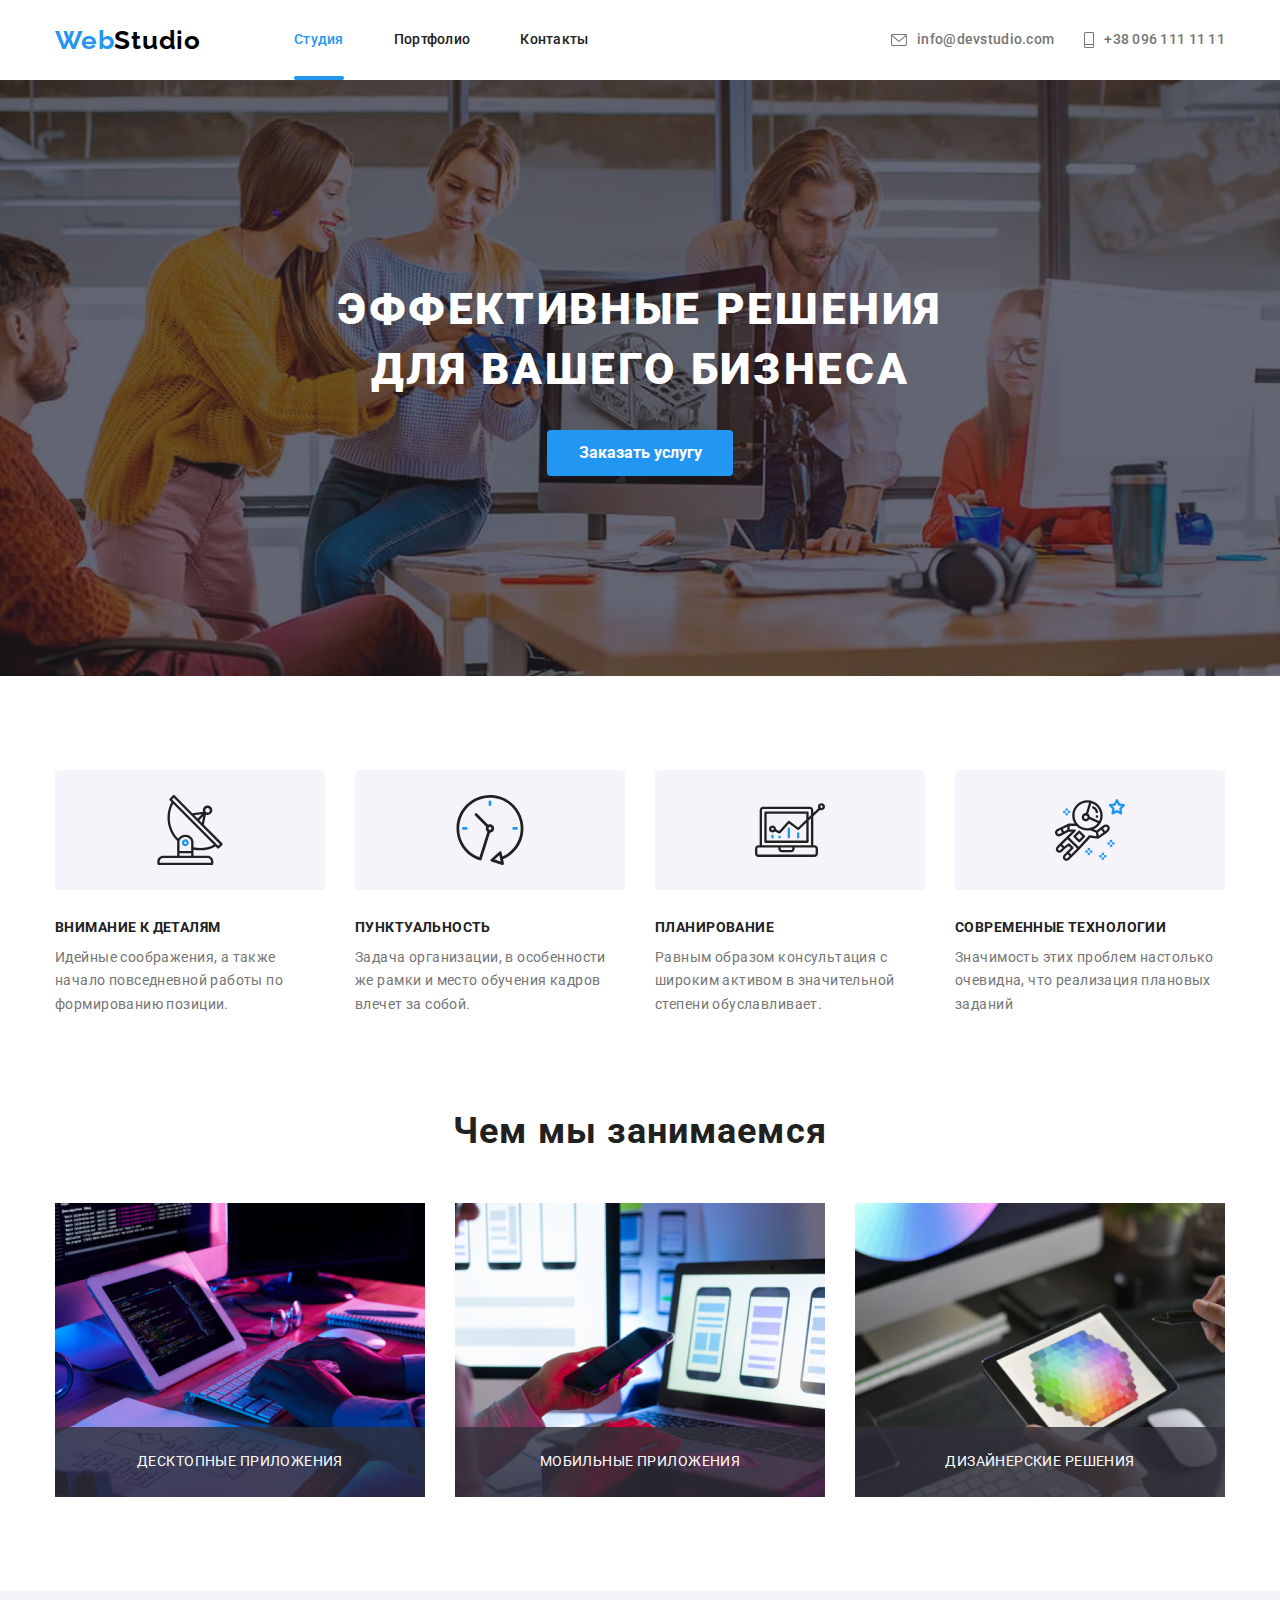
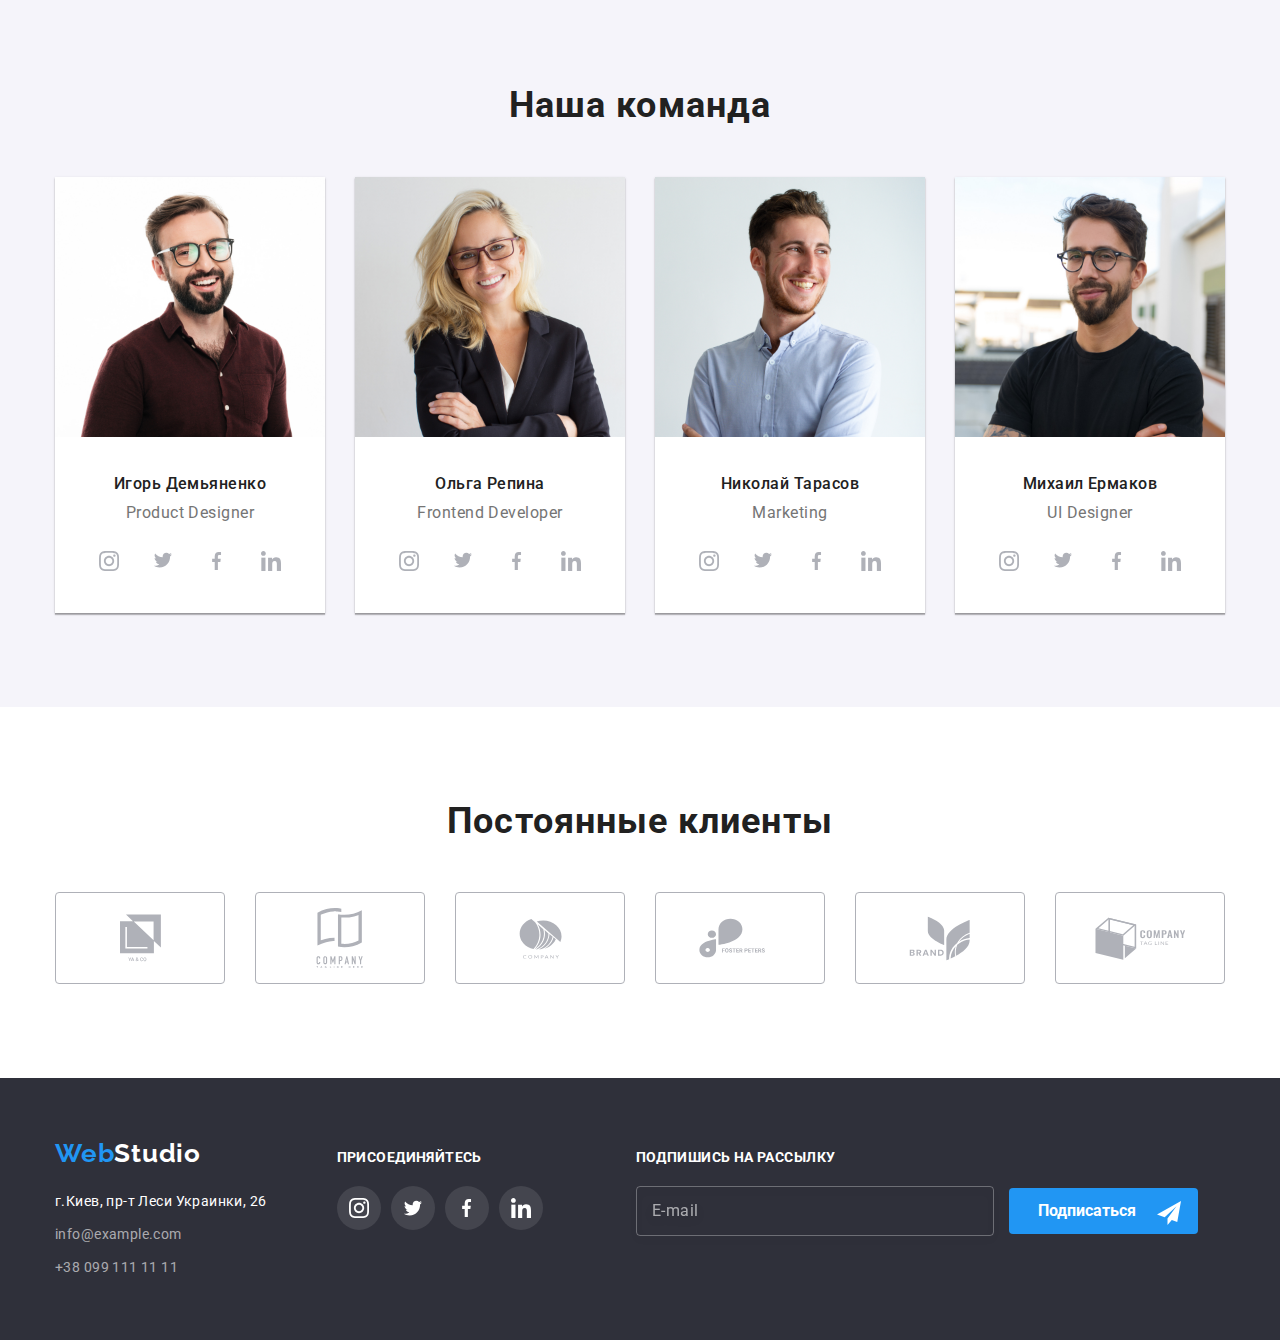
==== commit 962fc3a4: "finish" ====
--- a/index.html
+++ b/index.html
@@ -380,6 +380,7 @@
                          <h2 class="subscribe"> подпишись на рассылку </h2>
                          <form action="#" class="online-form">
                              <input type="text"
+                                id="e-mail"
                                 class="online-imput"
                                 name="online-name"
                                 placeholder="E-mail"
@@ -404,15 +405,92 @@
                 <p class="modal-title">Оставьте свои данные, мы вам перезвоним</p>
                 <form action="#" class="modal-form">
                     <div class="modal-field">
-                        <label class="form-input-text" for="user-name">
+                        <label 
+                            class="form-input-text" 
+                            for="user-name">
                             Имя
                         </label>
-                        <input type="text">
+                        <div class="input-wrap">
+                        <input 
+                            type="text"
+                            id="user-name"  
+                            name="user-name"    
+                            class="modal-form-input"
+                            required
+                            />
+                            <svg class="input-icon" width="12" height="12">
+                                <use href="./images/icons.svg#icon-name"></use>
+                            </svg>
+                        </div>
+                    </div>        
+                    <div class="modal-field">
+                        <label 
+                            class="form-input-text" 
+                            for="user-tel">
+                            Телефон
+                        </label>
+                        <div class="input-wrap">
+                        <input 
+                            type="tel"
+                            id="user-tel" 
+                            name="user-tel"
+                            class="modal-form-input"
+                            required />
+                            <svg class="input-icon" width="13" height="13">
+                                <use href="./images/icons.svg#icon-phone1"></use>
+                            </svg>
+                        </div>    
+                    </div>        
+                    <div class="modal-field">
+                        <label 
+                            class="form-input-text" 
+                            for="user-mail">
+                            Почта
+                        </label>
+                        <div class="input-wrap">
+                        <input 
+                            type="mail"
+                            id="user-mail" 
+                            name="user-mail" 
+                            class="modal-form-input"
+                            required/>
+                            <svg class="input-icon" width="15" height="12">
+                                <use href="./images/icons.svg#icon-mail1"></use>
+                            </svg>
+                        </div>    
+                    </div>     
+                    <div class="modal-field">  
+                        <label 
+                            class="form-input-text" 
+                            for="user-comment">
+                            Комментарий
+                        </label>
+                        <textarea 
+                            name="user-comment" 
+                            id="user-comment" 
+                            class="comment"
+                            placeholder="Введите текст"
+                        ></textarea>
                     </div>
+                    <div class="modal-field">
+                        <input  
+                            type="checkbox"
+                            name="polyci"
+                            id="polyci"
+                            class="modal-check visually-hidden"
+                        />
+                        <label for="polyci" class="check-text">
+                            <span class="check-item">
+                                <svg class="check-icon" width="11" height="8">
+                                    <use href="./images/icons.svg#icon-check"></use>
+                                </svg>
+                            </span> Соглашаюсь с рассылкой и принимаю <a class="contract-text" href="#"> Условия договора</a></label>
+                    <button class="button button-modal" type="submit"> Отправить </button>
+                    </div>                  
                 </form>
             </div>
 
         </div>
     <script src="./js/modal.js"></script>
 </body>
-</html>+</html>
--- a/css/styles.css
+++ b/css/styles.css
@@ -346,7 +346,10 @@
     width: 358px;
     height: 50px;
     margin-right: 12px;
-    padding: 15px 295px 15px 16px;
+    padding-left: 15px;
+    padding-right: 15px;
+    font-weight: 400;
+    color: var(--white);
     border: 1px solid rgba(255, 255, 255, 0.3);
     box-sizing: border-box;
     filter: drop-shadow(0px 4px 4px rgba(0, 0, 0, 0.15));
@@ -704,7 +707,7 @@
     color: var(--white);
     overflow: auto;
     transform: translateY(100%);
-    transition: transform 250ms cubic-bezier(0.4, 0, 0.2, 1)
+    transition: transform 250ms cubic-bezier(0.4, 0, 0.2, 1);
 }
 
 .projects-item:hover .projects-link-text{
@@ -754,9 +757,10 @@
 }
 
 .modal{
+    padding: 40px 40px 40px 40px;
     position: absolute;
-    min-width: 528px;
-    min-height: 581px;
+    width: 528px;
+    height: 581px;
     top: 50%;
     left: 50%;
     transform: scale(1);
@@ -783,8 +787,130 @@
     justify-content: center;
 }
 
+.modal-close-icon:focus,
+.modal-close-icon:hover{
+    fill: var(--blue);
+}
+
 .is-hidden{
     visibility: hidden;
     opacity: 0;
     pointer-events: 0;
+}
+
+.modal-title{
+    margin-bottom: 12px;
+    font-weight: bold;
+    font-size: 20px;
+    line-height: 1.15;
+    text-align: center;
+    letter-spacing: 0.03em;
+    color: var(--primery-text-color);
+}
+
+.modal-field{
+    margin-bottom: 10px;    
+}
+
+.input-wrap{
+    position: relative;
+}
+
+.input-icon{
+    position: absolute;
+    left: 15px;
+    top: 50%;
+    transform: translateY(-50%);
+    transition: fill 250ms cubic-bezier(0.4, 0, 0.2, 1);
+}
+
+.modal-form-input{
+    padding-left: 42px;
+    padding-right: 15px;
+    font-weight: 400;
+    width: 100%;
+    height: 40px;
+    border: 1px solid rgba(33, 33, 33, 0.2);
+    box-sizing: border-box;
+    border-radius: 4px;
+    outline: none;
+    transition: border-color 250ms cubic-bezier(0.4, 0, 0.2, 1);
+}
+
+.modal-form-input:focus,
+.comment:focus{
+    border-color: var(--blue);
+}
+
+.modal-form-input:focus + .input-icon{
+    fill: var(--blue);
+}
+
+.form-input-text{
+    font-size: 12px;
+    line-height: 1.16;
+    letter-spacing: 0.01em;
+
+    color: #757575;
+}
+
+.contract-text{
+    color: var(--blue);
+    margin-left: 5px;
+}
+
+.comment{
+    padding: 12px 16px;
+    width: 448px;
+    height: 120px;
+    border: 1px solid rgba(33, 33, 33, 0.2);
+    box-sizing: border-box;
+    border-radius: 4px;
+    resize: none;
+    outline: none;
+}
+
+.comment::placeholder{
+    font-size: 12px;
+    line-height: 1.16;
+    letter-spacing: 0.01em;
+
+    color: rgba(117, 117, 117, 0.5);
+}
+
+.check-text{
+    margin-bottom: 30px;
+    font-size: 14px;
+    line-height: 1.71;
+    letter-spacing: 0.03em;
+    display: flex;
+    align-items: center;
+    justify-content: center;
+
+    color: var(--secondary-text-color);
+}
+
+.check-item{
+    width: 16px;
+    height: 15px;
+    border: 2px solid var(--primery-text-color);
+    border-radius: 2px;
+    margin-right: 8px;
+    display: flex;
+    align-items: center;
+    justify-content: center;
+}
+
+.check-icon{
+    fill: var(--white);
+}
+
+.modal-check:checked + .check-text .check-item{
+    background-color: var(--blue);
+    border: none;
+}
+
+.button-modal{
+    margin: 0 auto;
+    display: block;
 }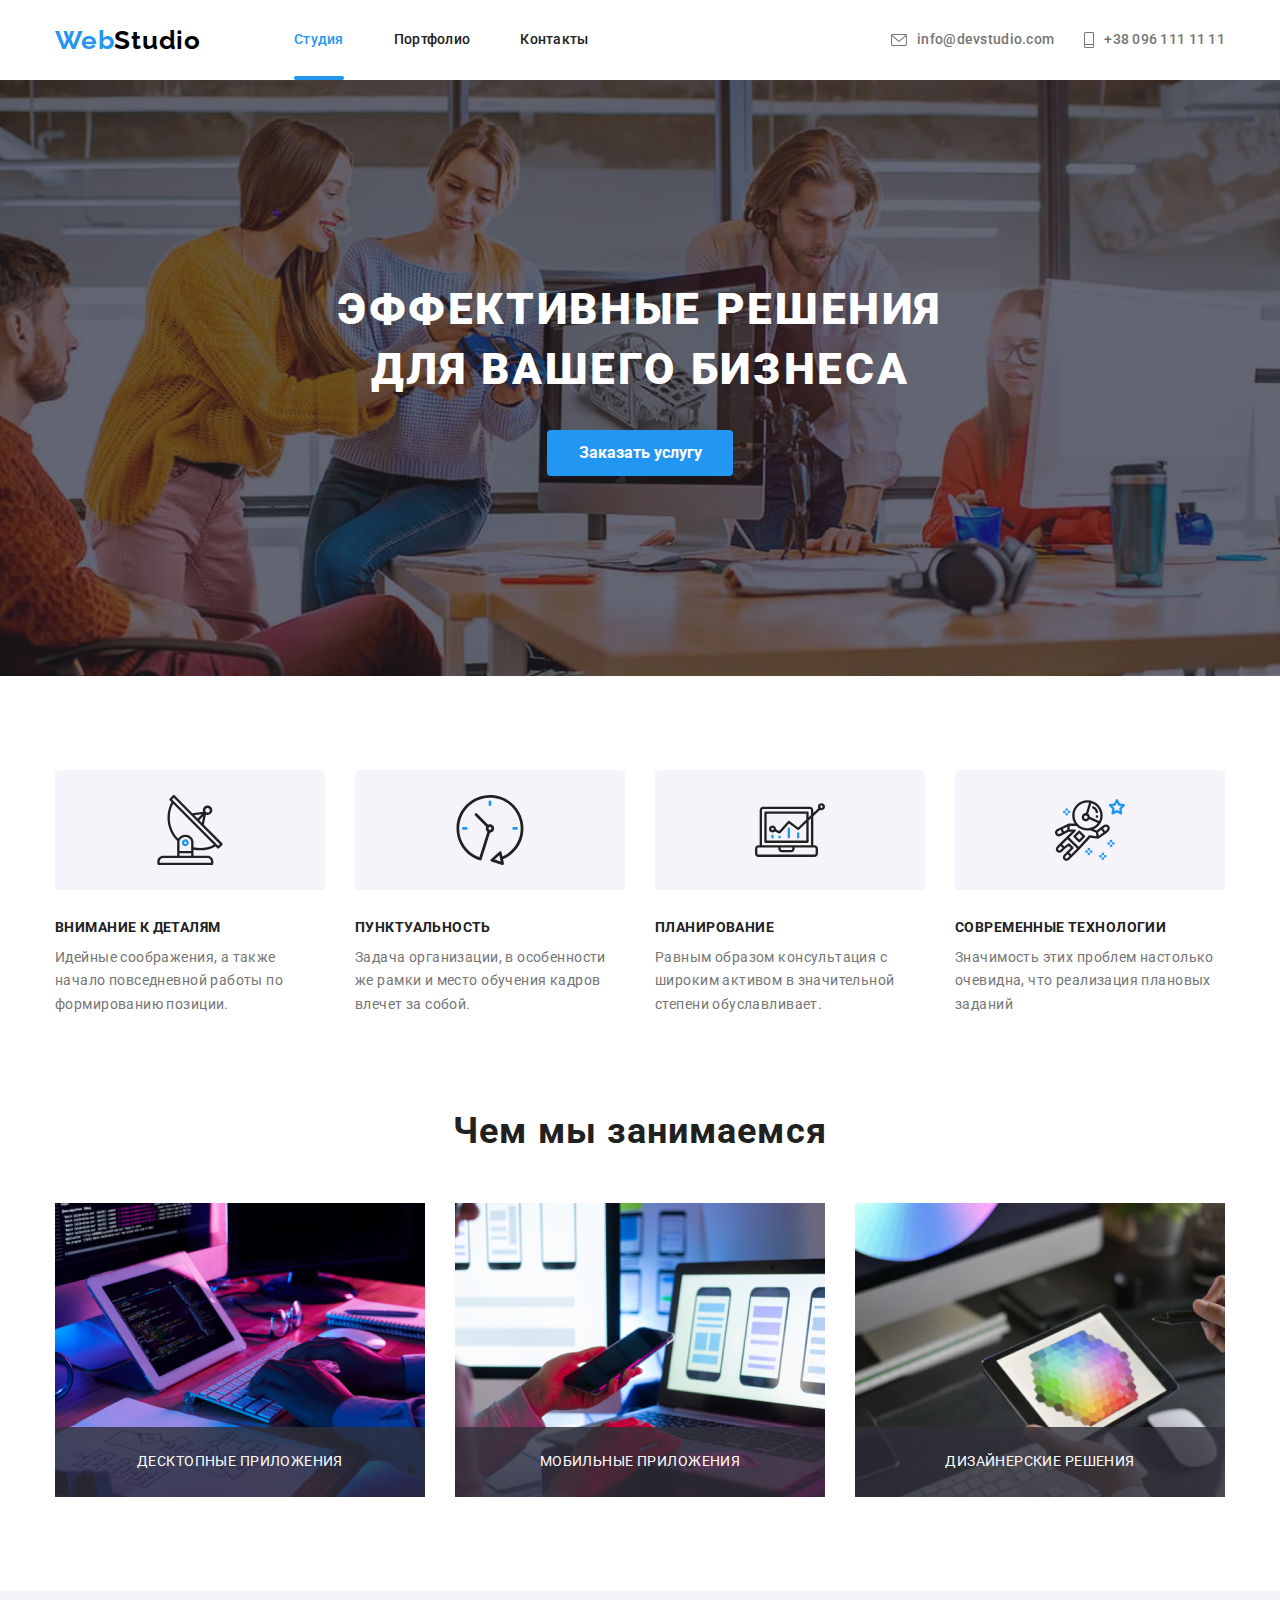
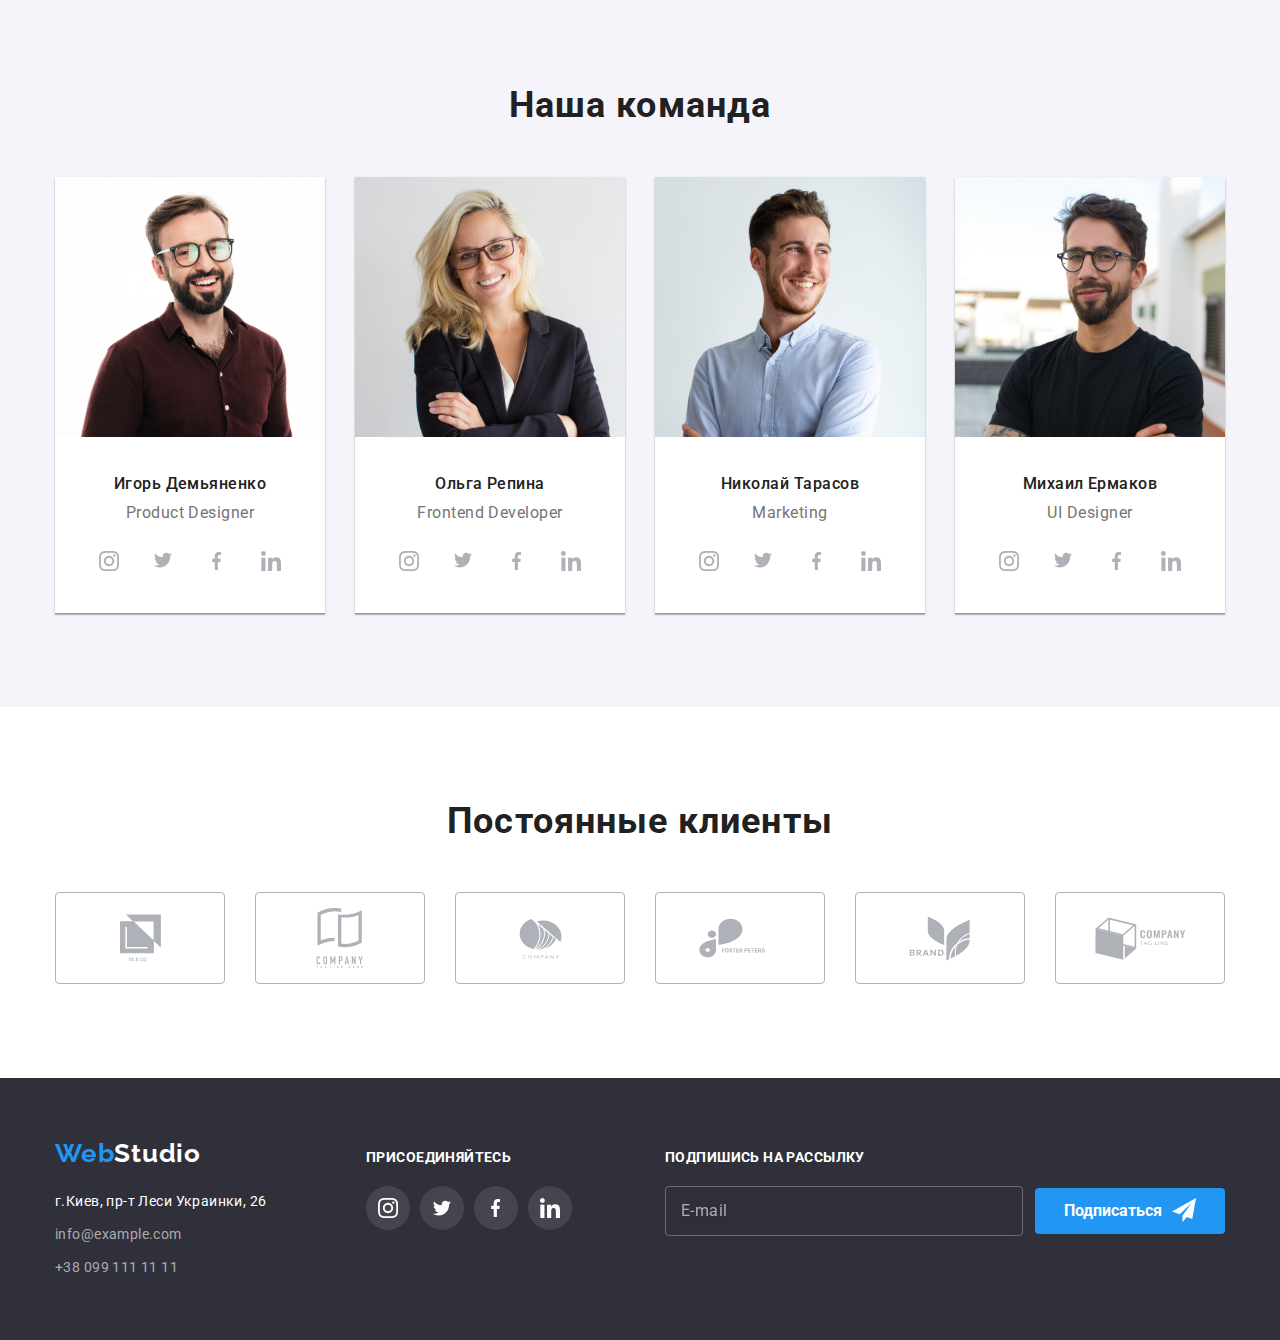
==== commit f5345e83: "fixid" ====
--- a/index.html
+++ b/index.html
@@ -398,7 +398,7 @@
         <div class="backdrop is-hidden" data-modal>
             <div class="modal">
                 <button type="button" class="modal-close" data-modal-close>
-                    <svg class="modal-close-icon" width="18" height="18">
+                    <svg class="modal-close-icon" width="11" height="11">
                         <use href="./images/icons.svg#icon-close"></use>
                     </svg>
                 </button>
--- a/css/styles.css
+++ b/css/styles.css
@@ -229,6 +229,10 @@
 
 /* ---------------------Подвал----------------- */
 
+.contact-social-link{
+    flex-grow: 1;
+}
+
 .nav-footer{
     display: flex;
     align-items: baseline;
@@ -339,6 +343,8 @@
 }
 
 .online-form{
+    display: flex;
+    align-items: center;
     margin-top: 20px;
 }
 
@@ -378,16 +384,15 @@
 }
 
 .subscribe-button-icon{
-    position: absolute;
-    top: 13px;
-    right: 28px;
-    bottom: 13px;
-    left: 148px;
-
+    display: flex;
+    align-items: center;
+    justify-content: flex-end;
+    margin-left: 10px;
 }
 
 .online-form .button{
-    padding: 10px 62px 10px 29px;
+    display: flex;
+    padding: 10px 29px 10px 29px;
 }
 
 /* -------------------------------Hero------------------------ */
@@ -760,7 +765,7 @@
     padding: 40px 40px 40px 40px;
     position: absolute;
     width: 528px;
-    height: 581px;
+    min-height: 581px;
     top: 50%;
     left: 50%;
     transform: scale(1);
@@ -785,6 +790,7 @@
     display: flex;
     align-items: center;
     justify-content: center;
+    cursor: pointer;
 }
 
 .modal-close-icon:focus,
@@ -809,7 +815,11 @@
 }
 
 .modal-field{
-    margin-bottom: 10px;    
+    margin-bottom: 20px;    
+}
+
+.modal-field:last-child{
+    margin-bottom: 0;
 }
 
 .input-wrap{
@@ -847,6 +857,8 @@
 }
 
 .form-input-text{
+    display: block;
+    margin-bottom: 4px;
     font-size: 12px;
     line-height: 1.16;
     letter-spacing: 0.01em;
@@ -860,6 +872,7 @@
 }
 
 .comment{
+    display: block;
     padding: 12px 16px;
     width: 448px;
     height: 120px;
